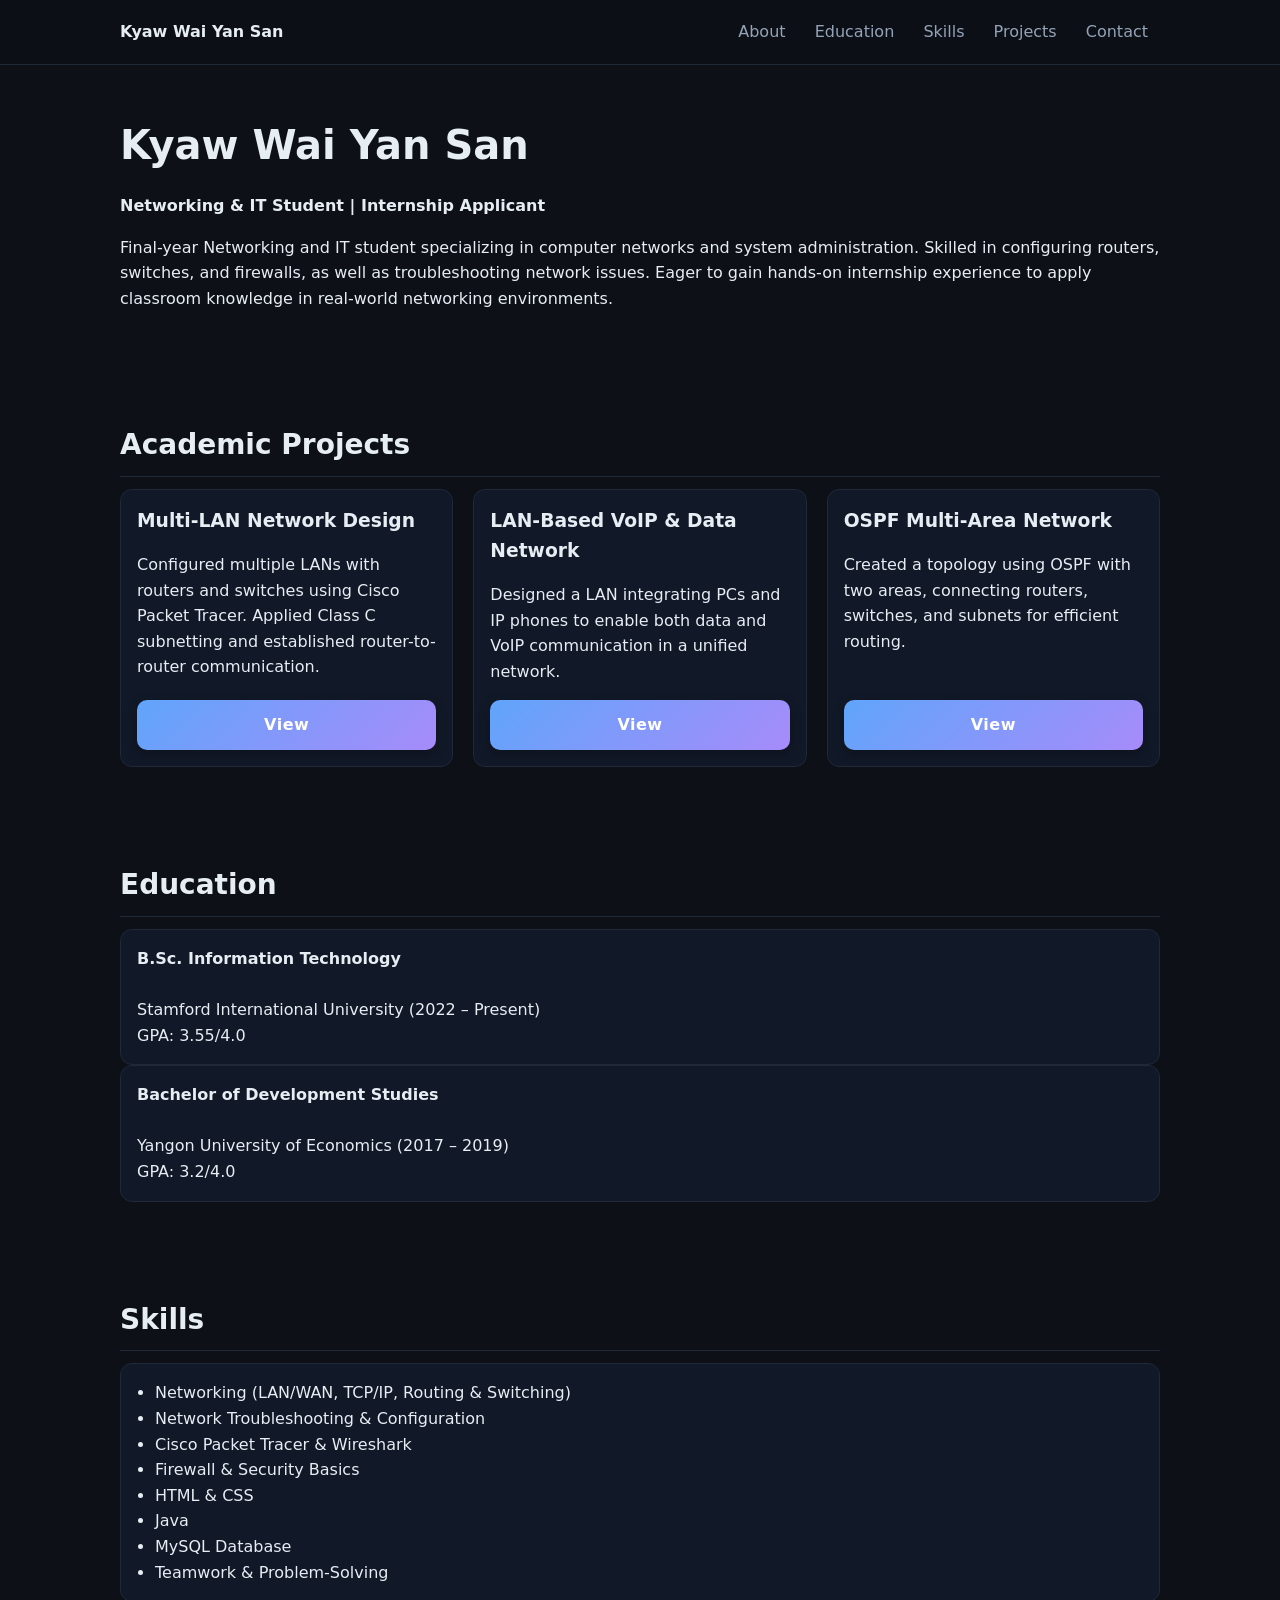
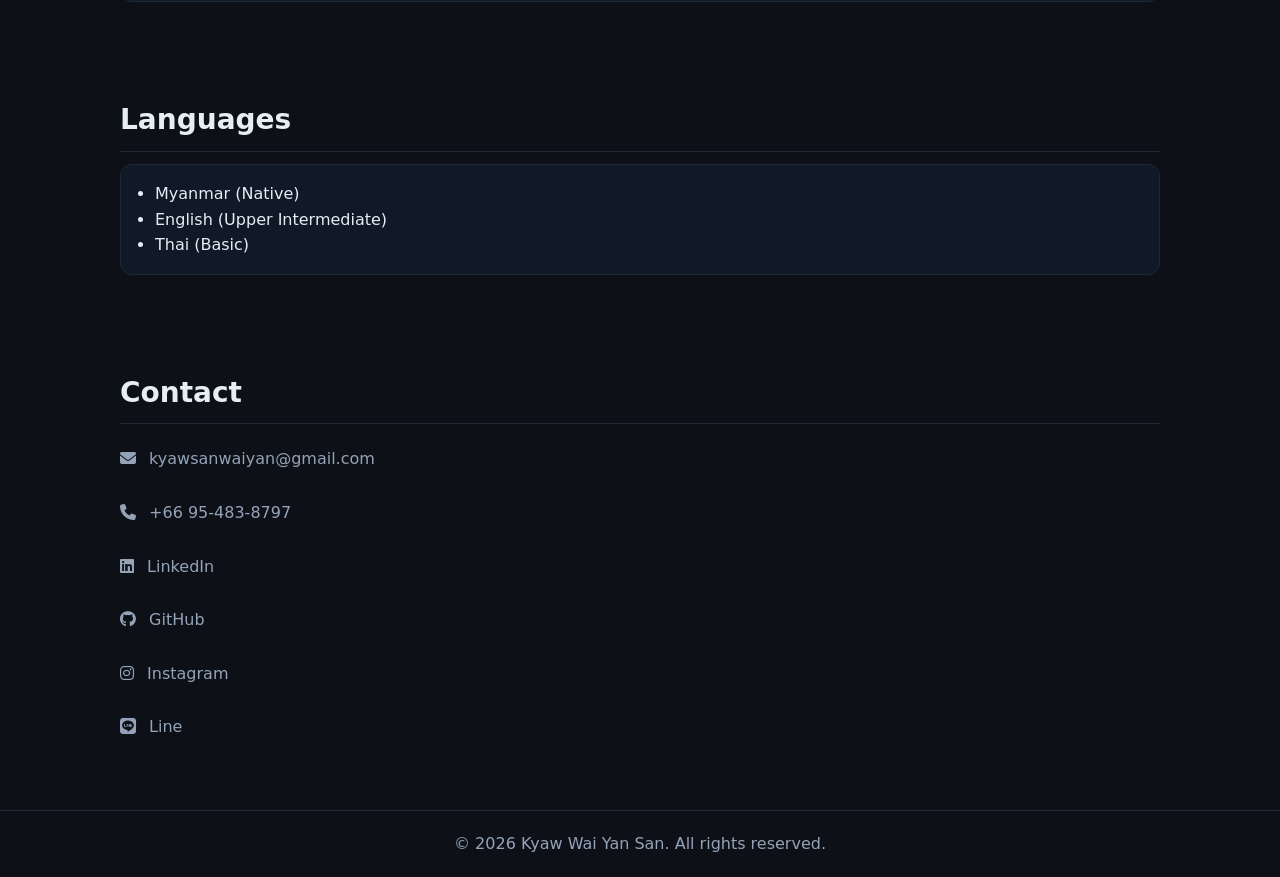
==== Portfolio.html @ 73a591a1 "Add files via upload" ====
<!DOCTYPE html>
<html lang="en">
<head>
  <meta charset="utf-8" />
  <meta name="viewport" content="width=device-width, initial-scale=1" />
  <title>Kyaw Wai Yan San — Networking & IT Student</title>
  <meta name="description" content="Portfolio of Kyaw Wai Yan San, Networking & IT student specializing in computer networks and system administration." />
  
  <!-- Font Awesome for icons -->
  <link rel="stylesheet" href="https://cdnjs.cloudflare.com/ajax/libs/font-awesome/6.4.0/css/all.min.css">

  <style>
    :root {
      --bg:#0d1117; --card:#111827; --muted:#94a3b8; --text:#e6edf3; --brand:#60a5fa; --brand2:#a78bfa;
      --border:#1f2937;
    }
    *{box-sizing:border-box}
    html{scroll-behavior:smooth}
    body {
      margin:0; font-family:system-ui,-apple-system,Segoe UI,Roboto,Ubuntu,"Helvetica Neue",Arial;
      background:#0d1117; color:var(--text); line-height:1.6;
    }
    a {color:inherit; text-decoration:none}
    .container {max-width:1080px; margin:0 auto; padding:0 20px}
    header {
      position:sticky; top:0; background:rgba(13,17,23,.85); border-bottom:1px solid var(--border); z-index:50;
    }
    .nav {display:flex; justify-content:space-between; align-items:center; height:64px;}
    .nav a {padding:8px 12px; color:var(--muted); border-radius:8px;}
    .nav a:hover {color:var(--text); background:#1e293b;}
    h1,h2,h3 {margin:0 0 12px}
    h1 {font-size:40px}
    h2 {font-size:28px; border-bottom:1px solid var(--border); padding-bottom:8px}
    section {padding:48px 0}
   
    .projects-grid {
      display: grid;
      grid-template-columns: repeat(auto-fit, minmax(300px, 1fr));
      gap: 20px;
    }

    .card {
      display: flex;
      flex-direction: column;
      justify-content: space-between;
      background: var(--card);
      border: 1px solid var(--border);
      border-radius: 12px;
      padding: 16px;
    }

    .card-body {
      flex: 1;
    }

    .card-footer {
      margin-top: auto;
    }

    .btn-view {
      display: inline-block;
      width: 100%;
      padding: 12px 0;
      background: linear-gradient(135deg, var(--brand), var(--brand2));
      color: #fff;
      font-weight: 600;
      border-radius: 10px;
      text-align: center;
      transition: all 0.25s ease;
      box-shadow: 0 4px 12px rgba(0,0,0,0.25);
      letter-spacing: 0.5px;
    }

    .btn-view:hover {
      transform: translateY(-3px);
      box-shadow: 0 6px 18px rgba(0,0,0,0.35), 0 0 12px rgba(96,165,250,0.6);
      background: linear-gradient(135deg, var(--brand2), var(--brand));
    }

    ul {margin:0; padding-left:18px}
    footer {padding:20px 0; text-align:center; color:var(--muted); border-top:1px solid var(--border)}

    /* Contact links styling */
    .contact-links a {
      display: inline-block;
      margin: 6px 0;
      color: var(--muted);
      font-size: 16px;
      transition: color 0.25s ease;
    }
    .contact-links a:hover {
      color: var(--brand);
    }
    .contact-links i {
      margin-right: 8px;
    }
  </style>
</head>
<body>
  <header>
    <div class="container nav">
      <div><strong>Kyaw Wai Yan San</strong></div>
      <nav>
        <a href="#about">About</a>
        <a href="#education">Education</a>
        <a href="#skills">Skills</a>
        <a href="#projects">Projects</a>
        <a href="#contact">Contact</a>
      </nav>
    </div>
  </header>

  <main class="container">
    <!-- About -->
    <section id="about">
      <h1>Kyaw Wai Yan San</h1>
      <p><strong>Networking & IT Student | Internship Applicant</strong></p>
      <p>
        Final-year Networking and IT student specializing in computer networks and system administration.
        Skilled in configuring routers, switches, and firewalls, as well as troubleshooting network issues.
        Eager to gain hands-on internship experience to apply classroom knowledge in real-world networking environments.
      </p>
    </section>

    <!-- Projects -->
    <section id="projects">
      <h2>Academic Projects</h2>
      <div class="projects-grid">

        <div class="card">
          <div class="card-body">
            <h3>Multi-LAN Network Design</h3>
            <p>Configured multiple LANs with routers and switches using Cisco Packet Tracer. Applied Class C subnetting and established router-to-router communication.</p>
          </div>
          <div class="card-footer">
            <a class="btn-view" href="https://github.com/kyawwaiyansan23/Multi-LAN-Network-Design-using-Cisco-Packet-Tracer" target="_blank" rel="noopener">View</a>
          </div>
        </div>

        <div class="card">
          <div class="card-body">
            <h3>LAN-Based VoIP & Data Network</h3>
            <p>Designed a LAN integrating PCs and IP phones to enable both data and VoIP communication in a unified network.</p>
          </div>
          <div class="card-footer">
            <a class="btn-view" href="https://github.com/kyawwaiyansan23/LAN-Based-VoIP-and-Data-Communication-Network-Design" target="_blank" rel="noopener">View</a>
          </div>
        </div>

        <div class="card">
          <div class="card-body">
            <h3>OSPF Multi-Area Network</h3>
            <p>Created a topology using OSPF with two areas, connecting routers, switches, and subnets for efficient routing.</p>
          </div>
          <div class="card-footer">
            <a class="btn-view" href="https://github.com/kyawwaiyansan23/OSPF-Multi-Area-Network" target="_blank" rel="noopener">View</a>
          </div>
        </div>

      </div>
    </section>

    <!-- Education -->
    <section id="education">
      <h2>Education</h2>
      <div class="card">
        <strong>B.Sc. Information Technology</strong><br>
        Stamford International University (2022 – Present)<br>
        GPA: 3.55/4.0
      </div>
      <div class="card">
        <strong>Bachelor of Development Studies</strong><br>
        Yangon University of Economics (2017 – 2019)<br>
        GPA: 3.2/4.0
      </div>
    </section>

    <!-- Skills -->
    <section id="skills">
      <h2>Skills</h2>
      <div class="card">
        <ul>
          <li>Networking (LAN/WAN, TCP/IP, Routing & Switching)</li>
          <li>Network Troubleshooting & Configuration</li>
          <li>Cisco Packet Tracer & Wireshark</li>
          <li>Firewall & Security Basics</li>
          <li>HTML & CSS</li>
          <li>Java</li>
          <li>MySQL Database</li>
          <li>Teamwork & Problem-Solving</li>
        </ul>
      </div>
    </section>

    <!-- Languages -->
    <section id="languages">
      <h2>Languages</h2>
      <div class="card">
        <ul>
          <li>Myanmar (Native)</li>
          <li>English (Upper Intermediate)</li>
          <li>Thai (Basic)</li>
        </ul>
      </div>
    </section>

    <!-- Contact -->
    <section id="contact">
      <h2>Contact</h2>   
      <div class="contact-links">
         <p><a href="mailto:kyawsanwaiyan@gmail.com"><i class="fas fa-envelope"></i> kyawsanwaiyan@gmail.com</a></p>
        <p><a href="tel:+66954838797"><i class="fas fa-phone"></i> +66 95-483-8797</a></p>
        <p><a href="https://www.linkedin.com/in/kyawwaiyansan23" target="_blank" rel="noopener"><i class="fab fa-linkedin"></i> LinkedIn</a></p>
        <p><a href="https://github.com/kyawwaiyansan23" target="_blank" rel="noopener"><i class="fab fa-github"></i> GitHub</a></p>
        <p><a href="https://www.instagram.com/trevor_2544" target="_blank" rel="noopener"><i class="fab fa-instagram"></i> Instagram</a></p>
        <p><a href="https://line.me/ti/p/25344095311729200123" target="_blank" rel="noopener"><i class="fab fa-line"></i> Line</a></p>
       </div>
    </section>
  </main>

  <footer>
    © <span id="year"></span> Kyaw Wai Yan San. All rights reserved.
  </footer>

  <script>
    document.getElementById('year').textContent = new Date().getFullYear();
  </script>
</body>
</html>
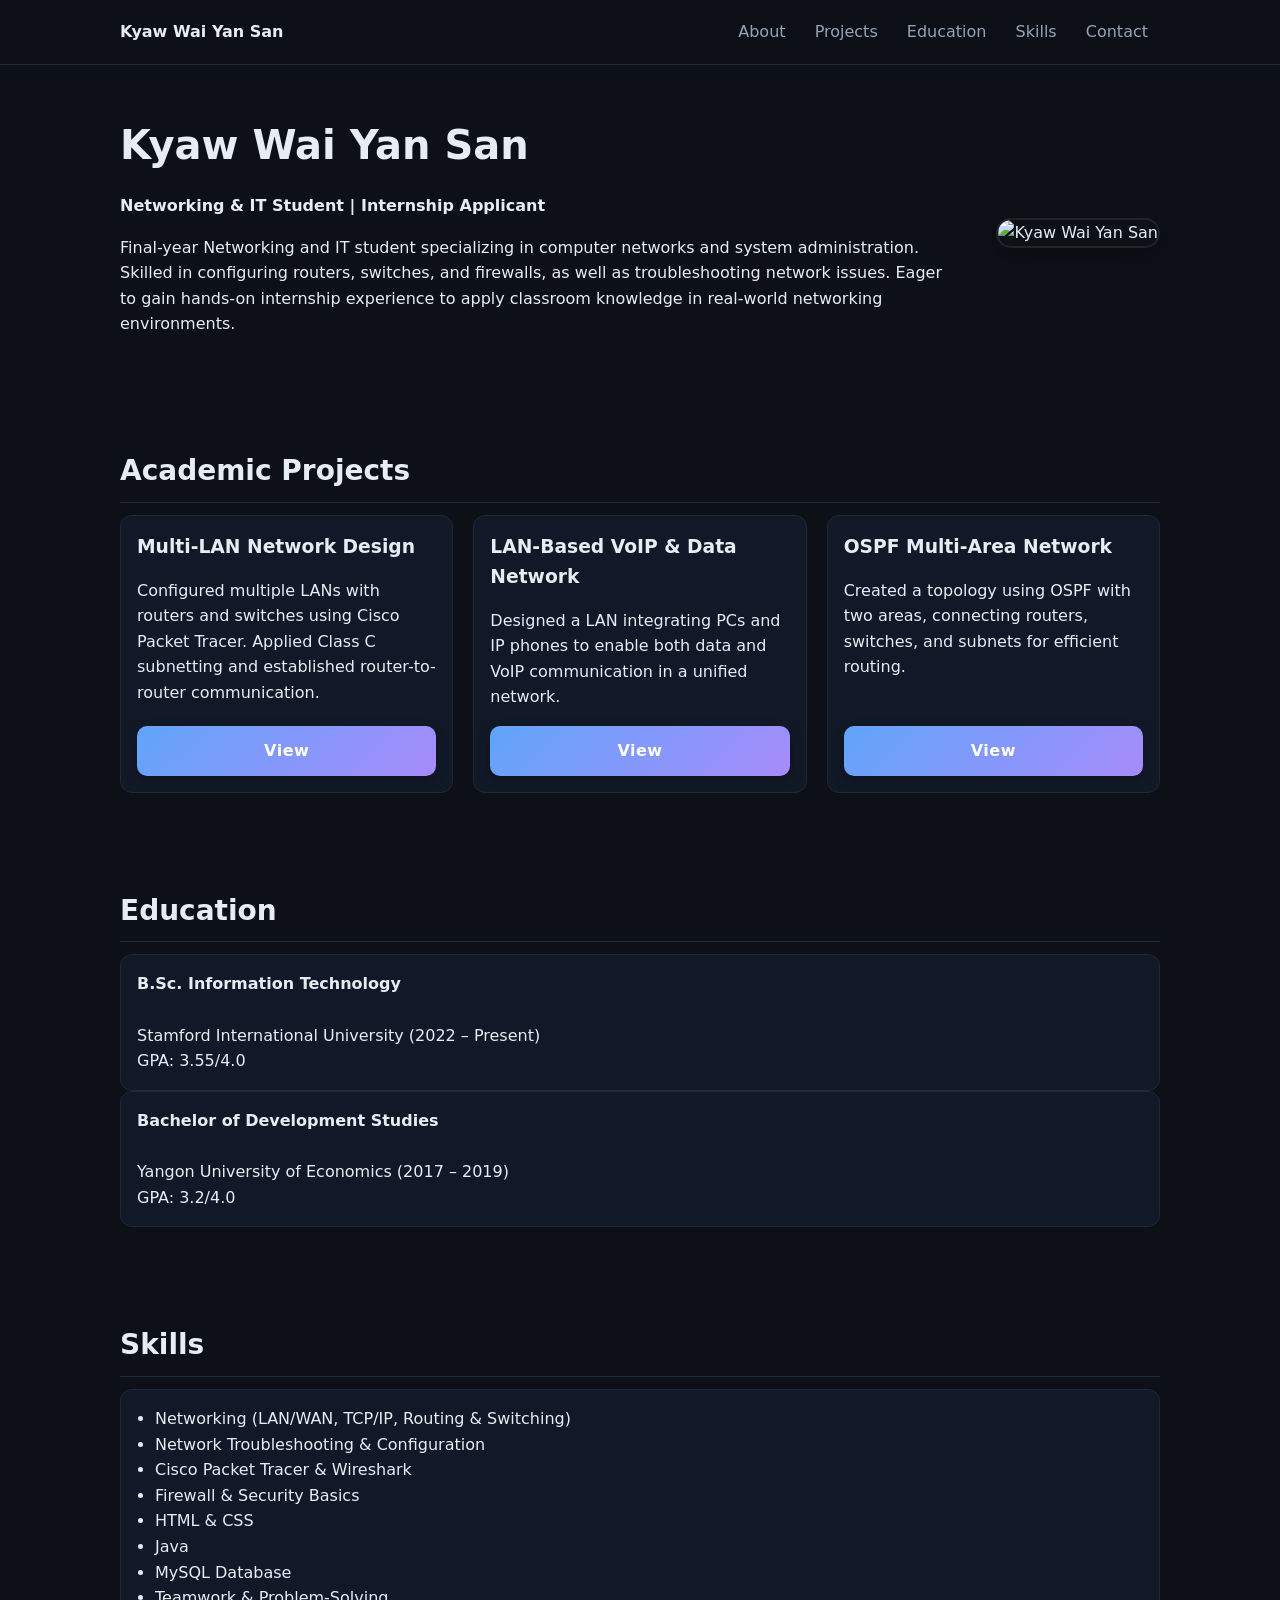
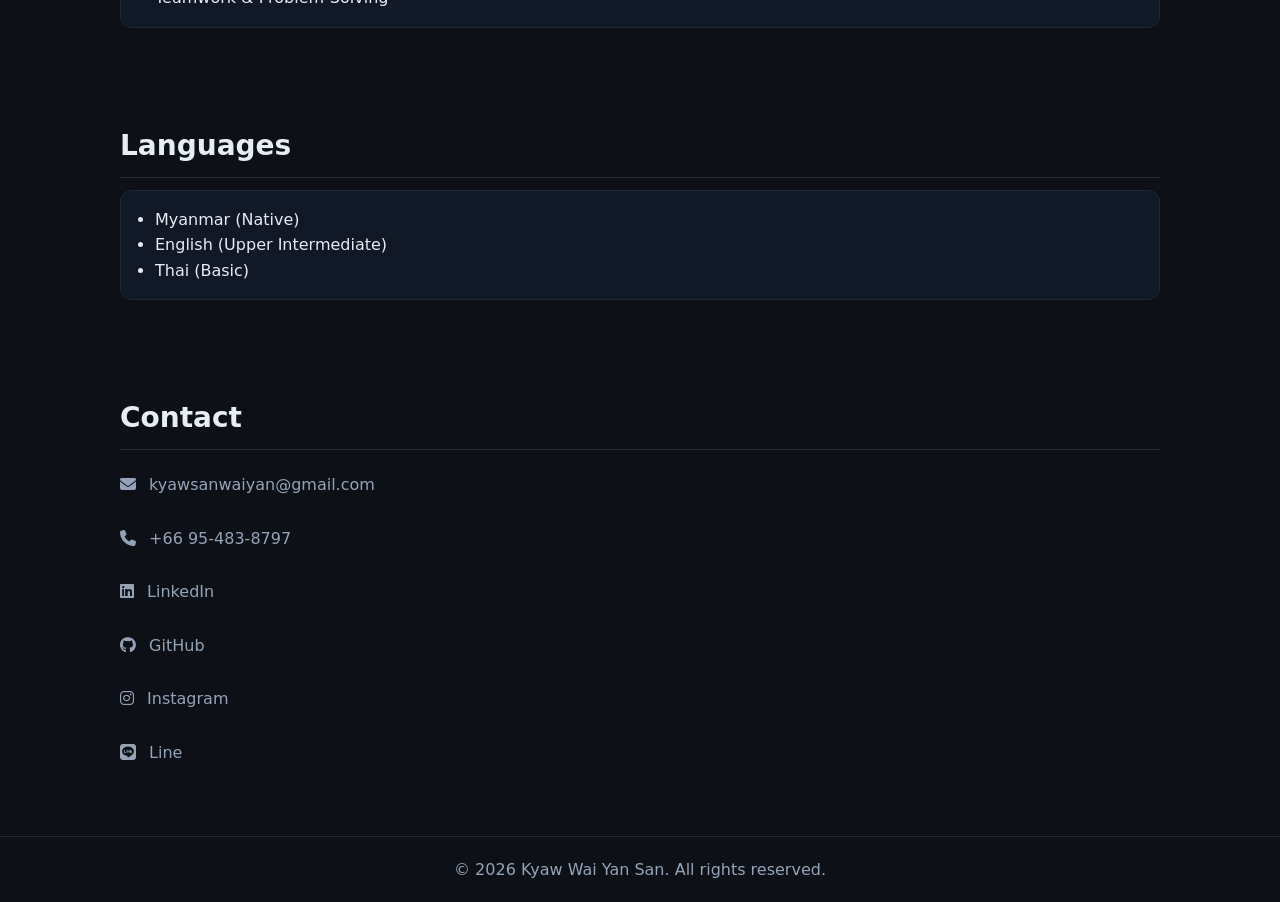
==== commit 5e8f38a0: "Add files via upload" ====
--- a/Portfolio.html
+++ b/Portfolio.html
@@ -5,96 +5,8 @@
   <meta name="viewport" content="width=device-width, initial-scale=1" />
   <title>Kyaw Wai Yan San — Networking & IT Student</title>
   <meta name="description" content="Portfolio of Kyaw Wai Yan San, Networking & IT student specializing in computer networks and system administration." />
-  
-  <!-- Font Awesome for icons -->
   <link rel="stylesheet" href="https://cdnjs.cloudflare.com/ajax/libs/font-awesome/6.4.0/css/all.min.css">
-
-  <style>
-    :root {
-      --bg:#0d1117; --card:#111827; --muted:#94a3b8; --text:#e6edf3; --brand:#60a5fa; --brand2:#a78bfa;
-      --border:#1f2937;
-    }
-    *{box-sizing:border-box}
-    html{scroll-behavior:smooth}
-    body {
-      margin:0; font-family:system-ui,-apple-system,Segoe UI,Roboto,Ubuntu,"Helvetica Neue",Arial;
-      background:#0d1117; color:var(--text); line-height:1.6;
-    }
-    a {color:inherit; text-decoration:none}
-    .container {max-width:1080px; margin:0 auto; padding:0 20px}
-    header {
-      position:sticky; top:0; background:rgba(13,17,23,.85); border-bottom:1px solid var(--border); z-index:50;
-    }
-    .nav {display:flex; justify-content:space-between; align-items:center; height:64px;}
-    .nav a {padding:8px 12px; color:var(--muted); border-radius:8px;}
-    .nav a:hover {color:var(--text); background:#1e293b;}
-    h1,h2,h3 {margin:0 0 12px}
-    h1 {font-size:40px}
-    h2 {font-size:28px; border-bottom:1px solid var(--border); padding-bottom:8px}
-    section {padding:48px 0}
-   
-    .projects-grid {
-      display: grid;
-      grid-template-columns: repeat(auto-fit, minmax(300px, 1fr));
-      gap: 20px;
-    }
-
-    .card {
-      display: flex;
-      flex-direction: column;
-      justify-content: space-between;
-      background: var(--card);
-      border: 1px solid var(--border);
-      border-radius: 12px;
-      padding: 16px;
-    }
-
-    .card-body {
-      flex: 1;
-    }
-
-    .card-footer {
-      margin-top: auto;
-    }
-
-    .btn-view {
-      display: inline-block;
-      width: 100%;
-      padding: 12px 0;
-      background: linear-gradient(135deg, var(--brand), var(--brand2));
-      color: #fff;
-      font-weight: 600;
-      border-radius: 10px;
-      text-align: center;
-      transition: all 0.25s ease;
-      box-shadow: 0 4px 12px rgba(0,0,0,0.25);
-      letter-spacing: 0.5px;
-    }
-
-    .btn-view:hover {
-      transform: translateY(-3px);
-      box-shadow: 0 6px 18px rgba(0,0,0,0.35), 0 0 12px rgba(96,165,250,0.6);
-      background: linear-gradient(135deg, var(--brand2), var(--brand));
-    }
-
-    ul {margin:0; padding-left:18px}
-    footer {padding:20px 0; text-align:center; color:var(--muted); border-top:1px solid var(--border)}
-
-    /* Contact links styling */
-    .contact-links a {
-      display: inline-block;
-      margin: 6px 0;
-      color: var(--muted);
-      font-size: 16px;
-      transition: color 0.25s ease;
-    }
-    .contact-links a:hover {
-      color: var(--brand);
-    }
-    .contact-links i {
-      margin-right: 8px;
-    }
-  </style>
+  <link rel="stylesheet" href="style.css">
 </head>
 <body>
   <header>
@@ -102,31 +14,33 @@
       <div><strong>Kyaw Wai Yan San</strong></div>
       <nav>
         <a href="#about">About</a>
+        <a href="#projects">Projects</a>
         <a href="#education">Education</a>
-        <a href="#skills">Skills</a>
-        <a href="#projects">Projects</a>
+        <a href="#skills">Skills</a>  
         <a href="#contact">Contact</a>
       </nav>
     </div>
   </header>
 
   <main class="container">
-    <!-- About -->
     <section id="about">
-      <h1>Kyaw Wai Yan San</h1>
-      <p><strong>Networking & IT Student | Internship Applicant</strong></p>
-      <p>
-        Final-year Networking and IT student specializing in computer networks and system administration.
-        Skilled in configuring routers, switches, and firewalls, as well as troubleshooting network issues.
-        Eager to gain hands-on internship experience to apply classroom knowledge in real-world networking environments.
-      </p>
+      <div id="about-text">
+        <h1>Kyaw Wai Yan San</h1>
+        <p><strong>Networking & IT Student | Internship Applicant</strong></p>
+        <p>
+          Final-year Networking and IT student specializing in computer networks and system administration.
+          Skilled in configuring routers, switches, and firewalls, as well as troubleshooting network issues.
+          Eager to gain hands-on internship experience to apply classroom knowledge in real-world networking environments.
+        </p>
+      </div>
+      <div>
+        <img src="C:\Users\User\Downloads\Professional Photo.jpg" alt="Kyaw Wai Yan San" class="profile-photo">
+      </div>
     </section>
 
-    <!-- Projects -->
     <section id="projects">
       <h2>Academic Projects</h2>
       <div class="projects-grid">
-
         <div class="card">
           <div class="card-body">
             <h3>Multi-LAN Network Design</h3>
@@ -136,7 +50,6 @@
             <a class="btn-view" href="https://github.com/kyawwaiyansan23/Multi-LAN-Network-Design-using-Cisco-Packet-Tracer" target="_blank" rel="noopener">View</a>
           </div>
         </div>
-
         <div class="card">
           <div class="card-body">
             <h3>LAN-Based VoIP & Data Network</h3>
@@ -146,7 +59,6 @@
             <a class="btn-view" href="https://github.com/kyawwaiyansan23/LAN-Based-VoIP-and-Data-Communication-Network-Design" target="_blank" rel="noopener">View</a>
           </div>
         </div>
-
         <div class="card">
           <div class="card-body">
             <h3>OSPF Multi-Area Network</h3>
@@ -156,11 +68,9 @@
             <a class="btn-view" href="https://github.com/kyawwaiyansan23/OSPF-Multi-Area-Network" target="_blank" rel="noopener">View</a>
           </div>
         </div>
-
       </div>
     </section>
 
-    <!-- Education -->
     <section id="education">
       <h2>Education</h2>
       <div class="card">
@@ -175,7 +85,6 @@
       </div>
     </section>
 
-    <!-- Skills -->
     <section id="skills">
       <h2>Skills</h2>
       <div class="card">
@@ -192,7 +101,6 @@
       </div>
     </section>
 
-    <!-- Languages -->
     <section id="languages">
       <h2>Languages</h2>
       <div class="card">
@@ -204,7 +112,6 @@
       </div>
     </section>
 
-    <!-- Contact -->
     <section id="contact">
       <h2>Contact</h2>   
       <div class="contact-links">
--- a/style.css
+++ b/style.css
@@ -0,0 +1,83 @@
+:root {
+  --bg:#0d1117; --card:#111827; --muted:#94a3b8; --text:#e6edf3; --brand:#60a5fa; --brand2:#a78bfa;
+  --border:#1f2937;
+}
+*{box-sizing:border-box}
+html{scroll-behavior:smooth}
+body {
+  margin:0; font-family:system-ui,-apple-system,Segoe UI,Roboto,Ubuntu,"Helvetica Neue",Arial;
+  background:#0d1117; color:var(--text); line-height:1.6;
+}
+a {color:inherit; text-decoration:none}
+.container {max-width:1080px; margin:0 auto; padding:0 20px}
+header {
+  position:sticky; top:0; background:rgba(13,17,23,.85); border-bottom:1px solid var(--border); z-index:50;
+}
+.nav {display:flex; justify-content:space-between; align-items:center; height:64px;}
+.nav a {padding:8px 12px; color:var(--muted); border-radius:8px;}
+.nav a:hover {color:var(--text); background:#1e293b;}
+h1,h2,h3 {margin:0 0 12px}
+h1 {font-size:40px}
+h2 {font-size:28px; border-bottom:1px solid var(--border); padding-bottom:8px}
+section {padding:48px 0}
+.projects-grid {
+  display: grid;
+  grid-template-columns: repeat(auto-fit, minmax(300px, 1fr));
+  gap: 20px;
+}
+.card {
+  display: flex;
+  flex-direction: column;
+  justify-content: space-between;
+  background: var(--card);
+  border: 1px solid var(--border);
+  border-radius: 12px;
+  padding: 16px;
+}
+.card-body {flex: 1;}
+.card-footer {margin-top: auto;}
+.btn-view {
+  display: inline-block;
+  width: 100%;
+  padding: 12px 0;
+  background: linear-gradient(135deg, var(--brand), var(--brand2));
+  color: #fff;
+  font-weight: 600;
+  border-radius: 10px;
+  text-align: center;
+  transition: all 0.25s ease;
+  box-shadow: 0 4px 12px rgba(0,0,0,0.25);
+  letter-spacing: 0.5px;
+}
+.btn-view:hover {
+  transform: translateY(-3px);
+  box-shadow: 0 6px 18px rgba(0,0,0,0.35), 0 0 12px rgba(96,165,250,0.6);
+  background: linear-gradient(135deg, var(--brand2), var(--brand));
+}
+ul {margin:0; padding-left:18px}
+footer {padding:20px 0; text-align:center; color:var(--muted); border-top:1px solid var(--border)}
+.contact-links a {
+  display: inline-block;
+  margin: 6px 0;
+  color: var(--muted);
+  font-size: 16px;
+  transition: color 0.25s ease;
+}
+.contact-links a:hover {color: var(--brand);}
+.contact-links i {margin-right: 8px;}
+#about {
+  display: flex;
+  align-items: center;
+  justify-content: space-between;
+  flex-wrap: wrap;
+  gap: 40px;
+}
+#about-text {flex: 1; min-width: 300px;}
+.profile-photo {
+  width: 280px;
+  height: auto;
+  border-radius: 16px;
+  object-fit: cover;
+  box-shadow: 0 8px 24px rgba(0, 0, 0, 0.35);
+  border: 2px solid rgba(255,255,255,0.08);
+}
